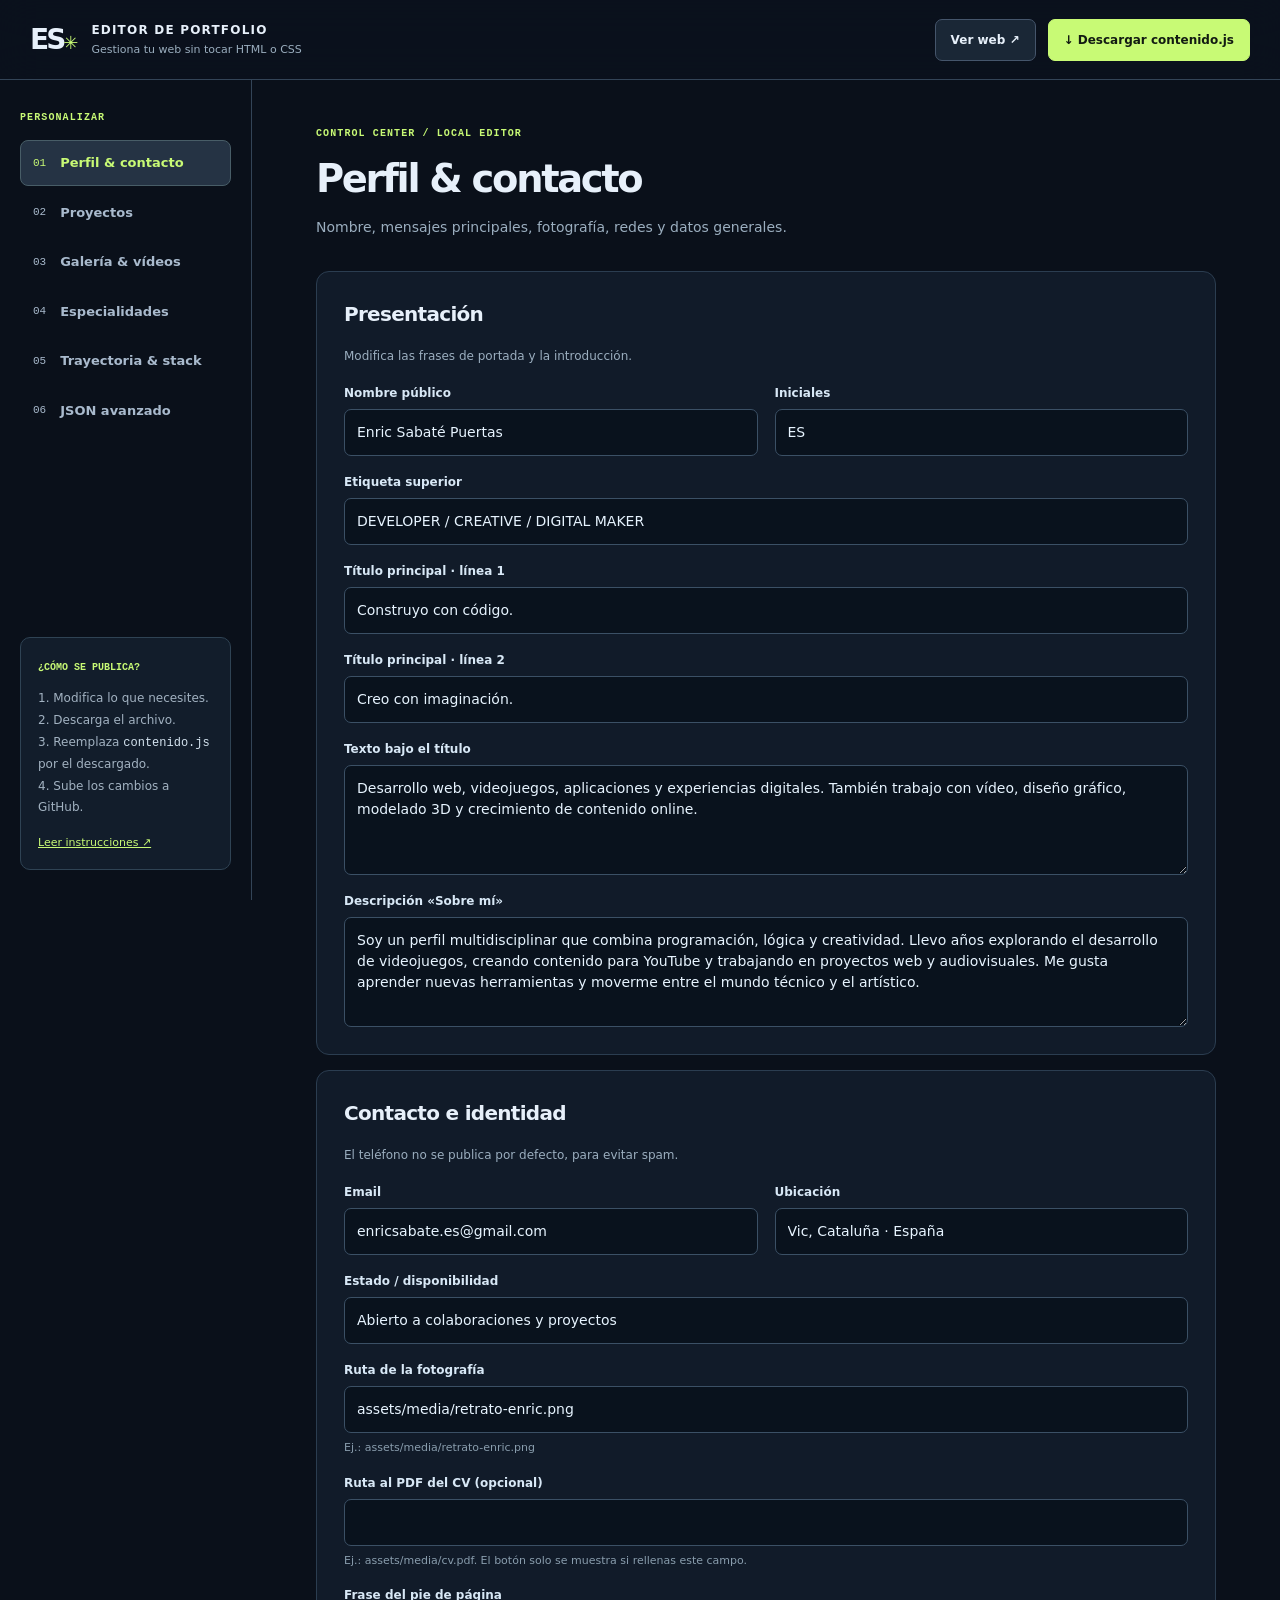
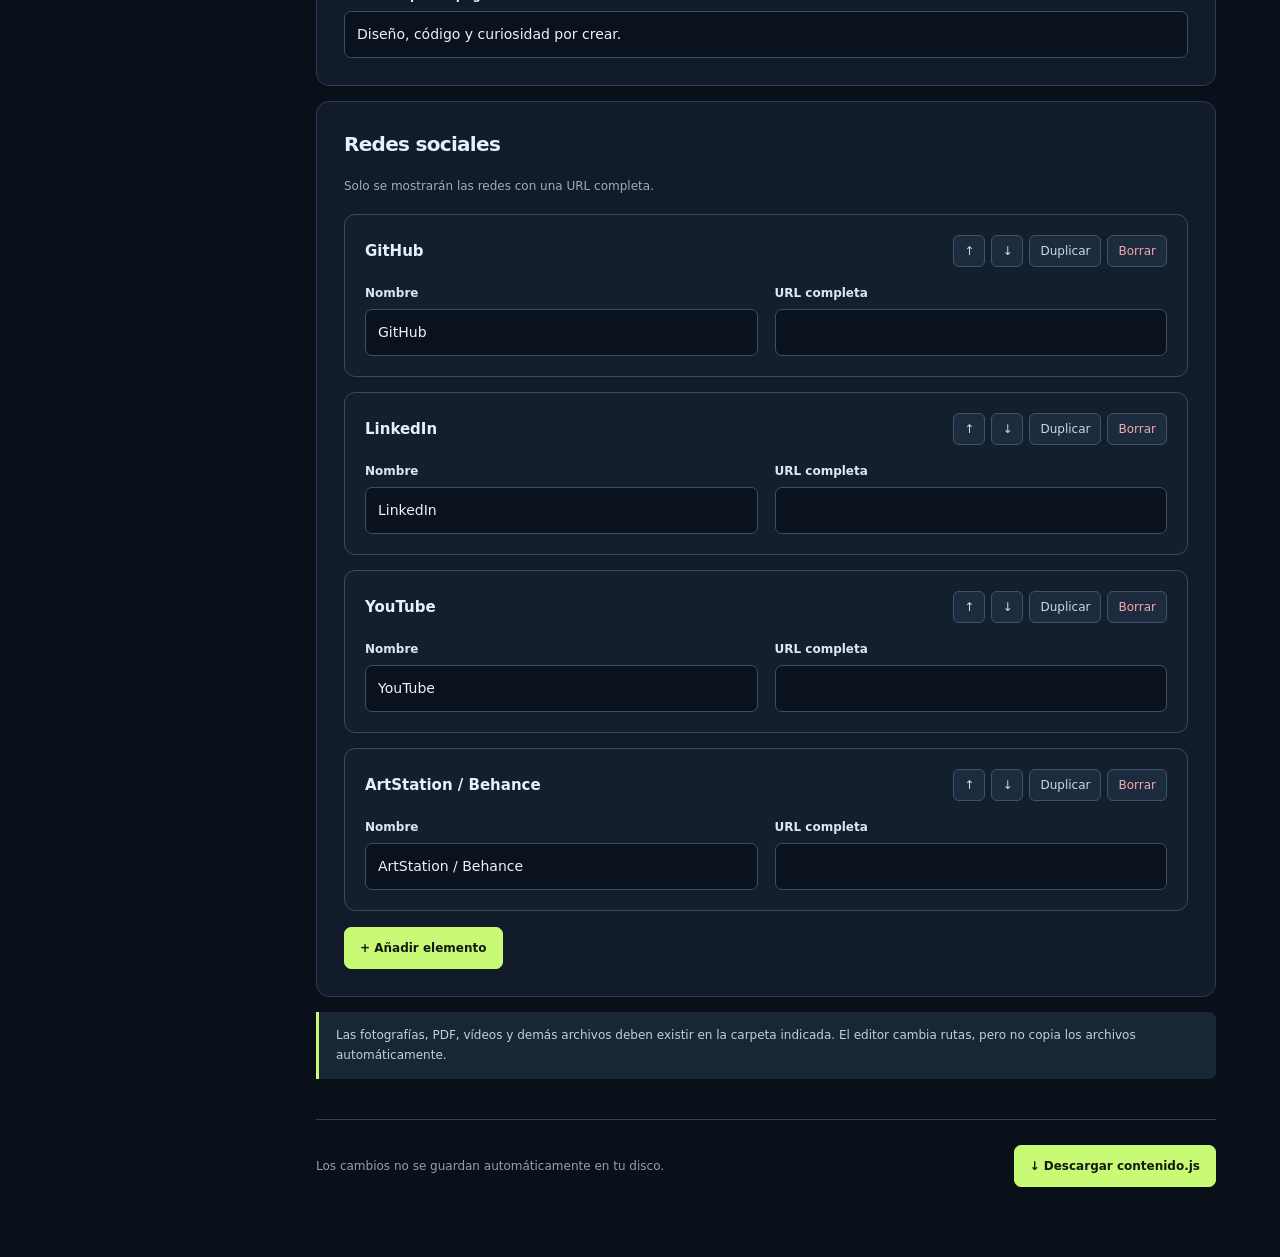
==== editar.html @ 43c21bf7 "Add files via upload" ====
<!doctype html>
<html lang="es">
<head>
  <meta charset="utf-8"><meta name="viewport" content="width=device-width, initial-scale=1">
  <meta name="robots" content="noindex, nofollow"><meta name="theme-color" content="#080d16">
  <link rel="stylesheet" href="editor.css"><link rel="icon" href="assets/favicon.svg" type="image/svg+xml">
  <title>Editor visual — Enric / Studio</title>
  <script src="contenido.js" defer></script><script src="editor.js" defer></script>
</head>
<body>
  <header class="editor-header"><div class="header-left"><span class="editor-brand">ES<span>✳</span></span><div><strong>EDITOR DE PORTFOLIO</strong><small>Gestiona tu web sin tocar HTML o CSS</small></div></div><div class="header-actions"><a class="secondary-btn" href="index.html" target="_blank">Ver web ↗</a><button class="primary-btn" type="button" id="download">↓ Descargar contenido.js</button></div></header>
  <div class="editor-layout">
    <aside class="sidebar"><p class="side-label">PERSONALIZAR</p><nav id="editor-nav" aria-label="Áreas editables"><button class="active" data-tab="perfil">01 <span>Perfil & contacto</span></button><button data-tab="proyectos">02 <span>Proyectos</span></button><button data-tab="galeria">03 <span>Galería & vídeos</span></button><button data-tab="especialidades">04 <span>Especialidades</span></button><button data-tab="trayectoria">05 <span>Trayectoria & stack</span></button><button data-tab="avanzado">06 <span>JSON avanzado</span></button></nav><div class="sidebar-help"><span>¿CÓMO SE PUBLICA?</span><p>1. Modifica lo que necesites.<br>2. Descarga el archivo.<br>3. Reemplaza <code>contenido.js</code> por el descargado.<br>4. Sube los cambios a GitHub.</p><a href="README.md" target="_blank">Leer instrucciones ↗</a></div></aside>
    <main class="editor-main"><div class="intro"><p class="eyebrow">CONTROL CENTER / LOCAL EDITOR</p><h1 id="tab-title">Perfil & contacto</h1><p id="tab-desc">Edita los textos de presentación y los datos de contacto.</p></div><div id="editor-content"></div><div class="bottom-actions"><span id="editor-status">Los cambios no se guardan automáticamente en tu disco.</span><button type="button" class="primary-btn" id="download-bottom">↓ Descargar contenido.js</button></div></main>
  </div>
  <dialog id="help-dialog"><button type="button" id="help-close" aria-label="Cerrar">✕</button><h2>Cómo añadir imágenes y vídeos</h2><p>Coloca tus imágenes o vídeos dentro de <code>assets/media/</code> y escribe una ruta, por ejemplo <code>assets/media/mi-juego.webp</code>. Se recomienda usar imágenes WEBP/JPG optimizadas.</p><p>Para vídeo de YouTube o Vimeo pega la URL normal del vídeo. Para Sketchfab pega la URL del modelo. Para vídeos propios usa un archivo MP4. Para un modelo 3D en formato GLB usa el tipo «Modelo GLB».</p><p><b>Importante:</b> editar aquí no actualiza los archivos automáticamente. Descarga <code>contenido.js</code> y reemplaza el original.</p></dialog>
</body>
</html>
---- editor.css ----
:root{color-scheme:dark;--bg:#0a101a;--panel:#121c29;--line:#334457;--muted:#9baebf;--lime:#c8fa75;--white:#e7f0fa;--font:system-ui,-apple-system,'Segoe UI',sans-serif}*{box-sizing:border-box}body{margin:0;background:var(--bg);color:var(--white);font:14px/1.5 var(--font)}button,input,textarea,select{font:inherit}button{cursor:pointer}a{color:var(--lime)}.editor-header{height:80px;position:sticky;top:0;z-index:50;background:#0b121deF;backdrop-filter:blur(20px);border-bottom:1px solid var(--line);display:flex;justify-content:space-between;align-items:center;padding:0 30px;gap:20px}.header-left{display:flex;align-items:center;gap:16px}.editor-brand{font-size:28px;font-weight:800;letter-spacing:-3px}.editor-brand span{color:var(--lime);font-size:18px}.header-left strong,.header-left small{display:block}.header-left strong{font-size:12px;letter-spacing:.1em}.header-left small{color:var(--muted);font-size:11px;margin-top:3px}.header-actions,.bottom-actions{display:flex;align-items:center;gap:12px;flex-wrap:wrap}.primary-btn,.secondary-btn,.danger-btn,.small-btn{display:inline-flex;align-items:center;justify-content:center;gap:8px;padding:11px 15px;border-radius:7px;text-decoration:none;font-weight:750;font-size:12px}.primary-btn{background:var(--lime);color:#121a12;border:1px solid var(--lime)}.primary-btn:hover{background:#e0ffb0}.secondary-btn,.small-btn{border:1px solid #45556b;background:#1a2736;color:#e7f0fa}.danger-btn{border:1px solid #a35d68;background:#522b324d;color:#ffbcc7}.small-btn{padding:7px 10px;font-size:11px}.editor-layout{display:grid;grid-template-columns:252px minmax(0,1fr);max-width:1650px;margin:auto}.sidebar{position:sticky;top:80px;height:calc(100vh - 80px);border-right:1px solid var(--line);padding:30px 20px;display:flex;flex-direction:column;gap:15px}.side-label,.eyebrow{font-family:monospace;font-weight:700;letter-spacing:.11em;font-size:10px;color:var(--lime);margin:0}.sidebar nav{display:grid;gap:4px}.sidebar nav button{border:1px solid transparent;background:transparent;color:#a9bacd;display:flex;gap:14px;align-items:center;text-align:left;padding:12px;border-radius:8px;font-family:monospace;font-size:11px}.sidebar nav button span{font-family:var(--font);font-size:13px;font-weight:600}.sidebar nav button:hover{background:#142233}.sidebar nav button.active{background:#253344;border-color:#485d67;color:var(--lime)}.sidebar-help{margin-top:auto;border:1px solid #2f4354;border-radius:10px;background:#121d2b;padding:17px}.sidebar-help>span{font:700 10px monospace;color:var(--lime)}.sidebar-help p{color:#a2b2c1;font-size:12px;line-height:1.8}.sidebar-help code{color:#d4e3ef}.sidebar-help a{font-size:11px}.editor-main{padding:46px clamp(24px,5vw,80px) 70px;min-width:0;max-width:1200px}.intro{margin-bottom:33px}.intro h1{font-size:clamp(29px,3vw,44px);letter-spacing:-.06em;line-height:1.2;margin:15px 0}.intro>p:last-child{margin:0;color:var(--muted)}.edit-panel{padding:27px;background:#111b29;border:1px solid #2b3d50;border-radius:13px;margin-bottom:15px}.edit-panel h2{font-size:20px;letter-spacing:-.035em;margin:0 0 18px}.edit-panel>p{color:var(--muted);font-size:12px;margin:0 0 19px}.field-grid{display:grid;grid-template-columns:repeat(2,minmax(0,1fr));gap:17px}.field{display:flex;flex-direction:column;gap:7px;min-width:0}.field.full{grid-column:1/-1}.field label{font-weight:700;color:#d8e8f6;font-size:12px}.field small{color:#899dad;font-size:11px}.field input,.field textarea,.field select{width:100%;background:#09121d;border:1px solid #3b5065;border-radius:7px;color:#e7f4ff;padding:12px 12px;outline:0;min-height:43px}.field textarea{min-height:106px;resize:vertical}.field input:focus,.field textarea:focus,.field select:focus{border-color:var(--lime);box-shadow:0 0 0 2px #c8fa7520}.field input[type=checkbox]{width:17px;min-height:0;accent-color:var(--lime)}.field.checkbox{flex-direction:row;align-items:center;margin-top:8px}.field.checkbox label{order:2}.editor-collection{display:grid;gap:15px}.item-card{border:1px solid #3a4b5d;background:#141f2d;border-radius:11px;padding:20px}.item-head{display:flex;align-items:center;justify-content:space-between;gap:10px;margin-bottom:17px}.item-head strong{font-size:15px;overflow-wrap:anywhere}.item-actions{display:flex;gap:6px;flex-wrap:wrap}.item-actions button{border:1px solid #405468;color:#c9d8e4;background:#1c2c3e;border-radius:6px;padding:6px 10px;font-size:12px}.item-actions button:hover{border-color:#afc3d5}.item-actions button.delete{color:#f2a8ac}.collection-actions{margin-top:16px}.hint-box{margin:10px 0 25px;background:#172733;border-left:3px solid var(--lime);padding:13px 17px;color:#c0d0dd;font-size:12px;line-height:1.7;border-radius:0 7px 7px 0}.hint-box code{color:var(--lime)}.bottom-actions{border-top:1px solid var(--line);margin-top:40px;padding-top:25px;justify-content:space-between}.bottom-actions span{color:#8da1b4;font-size:12px}.advanced-textarea{width:100%;min-height:630px;resize:vertical;background:#070f19;color:#a6f5c1;border:1px solid #3b5065;border-radius:9px;padding:18px;font:12px/1.7 monospace;tab-size:2}.validation{font-size:12px;color:#ffc5a2;margin:10px 0}#help-dialog{max-width:550px;width:calc(100vw - 30px);padding:28px;background:#121d29;color:white;border:1px solid #617181;border-radius:13px;line-height:1.8}#help-dialog::backdrop{background:#000b}#help-dialog>button{float:right;background:transparent;color:white;border:0}#help-dialog p{color:#b4c4d2}#help-dialog code{color:var(--lime)}.helper-button{background:transparent;border:0;color:var(--lime);font-size:12px;text-decoration:underline;cursor:pointer;padding:0}.good{color:var(--lime)}.warning{color:#ffc594}
@media(max-width:850px){.editor-layout{grid-template-columns:1fr}.sidebar{position:static;height:auto;border-right:0;border-bottom:1px solid var(--line);padding:15px}.sidebar nav{display:flex;overflow:auto}.sidebar nav button{white-space:nowrap}.sidebar-help{display:none}.editor-header{height:auto;min-height:80px;padding:15px}.header-left small{display:none}.editor-main{padding:30px 18px}.field-grid{grid-template-columns:1fr}.field.full{grid-column:auto}}@media(max-width:540px){.editor-header{flex-direction:column;align-items:stretch}.header-actions{justify-content:space-between}.editor-main{padding:30px 12px}.edit-panel{padding:17px}.item-card{padding:15px}.item-head{flex-wrap:wrap}}
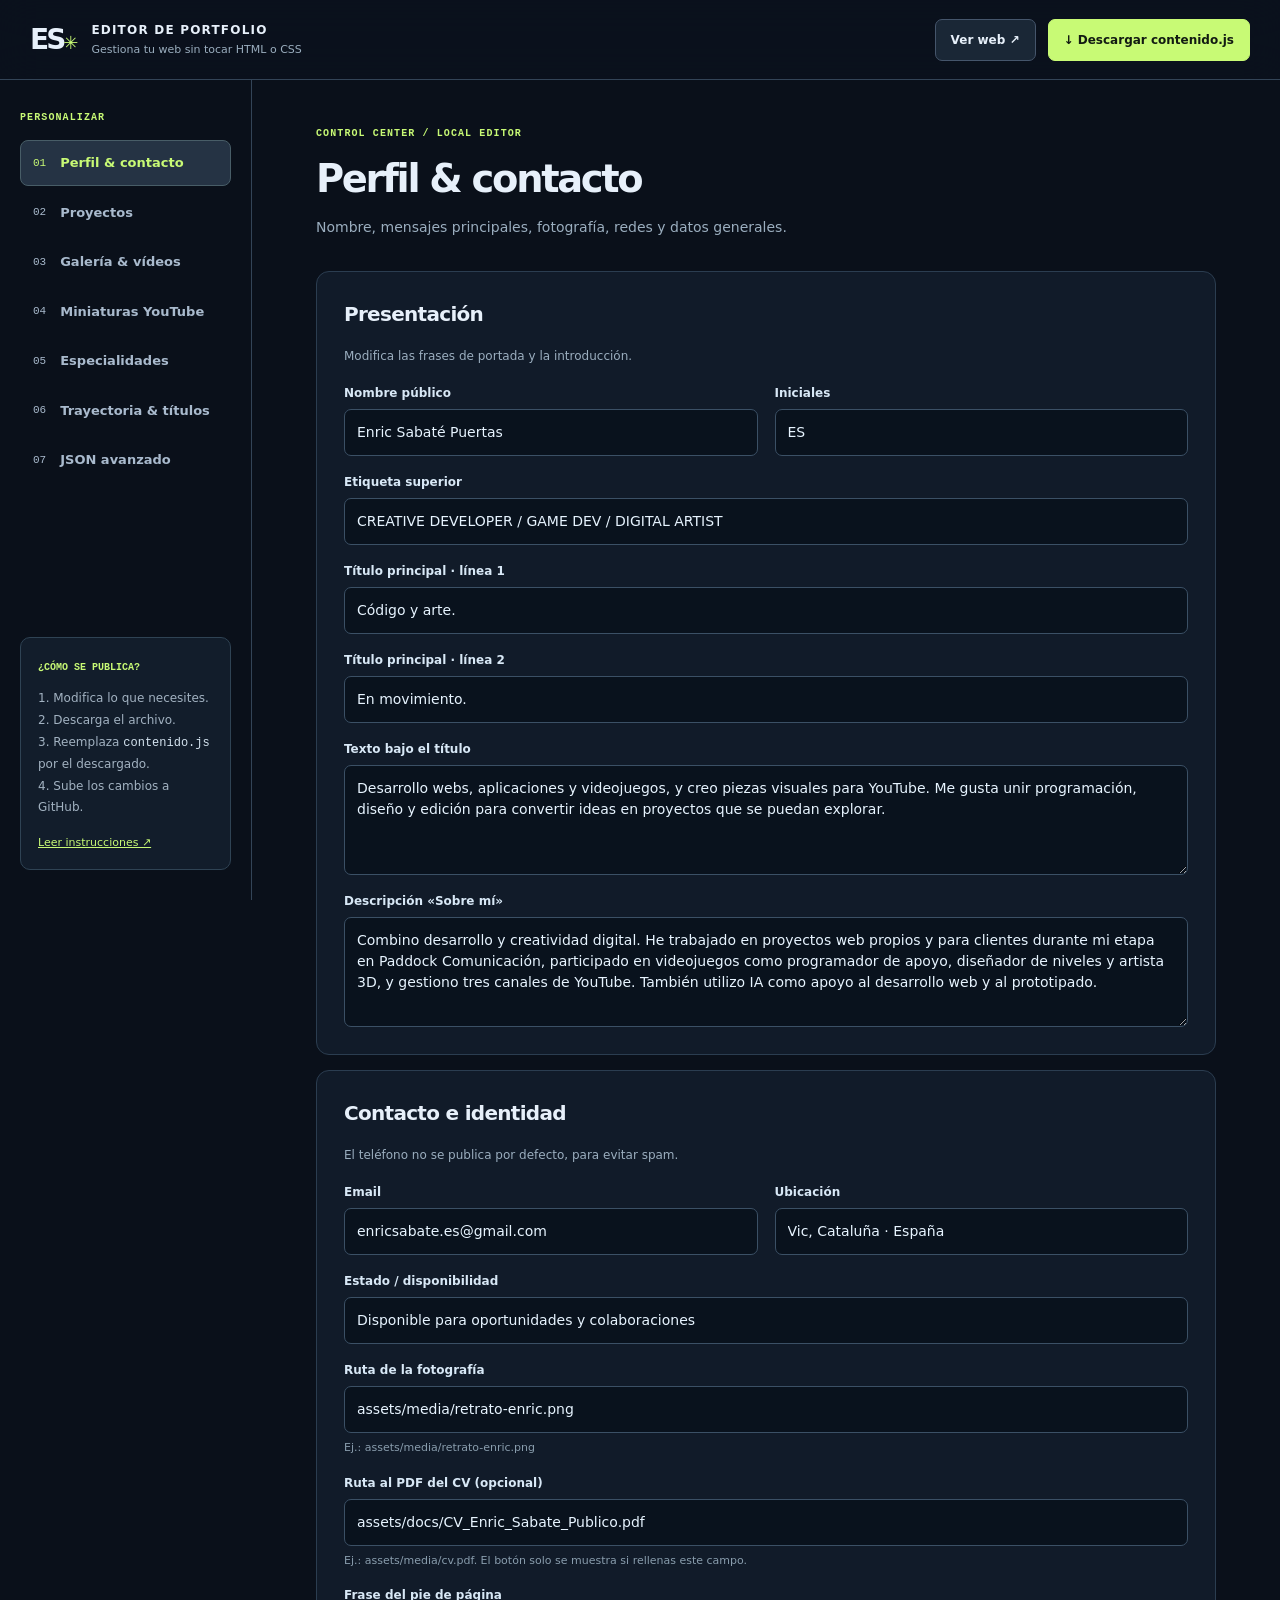
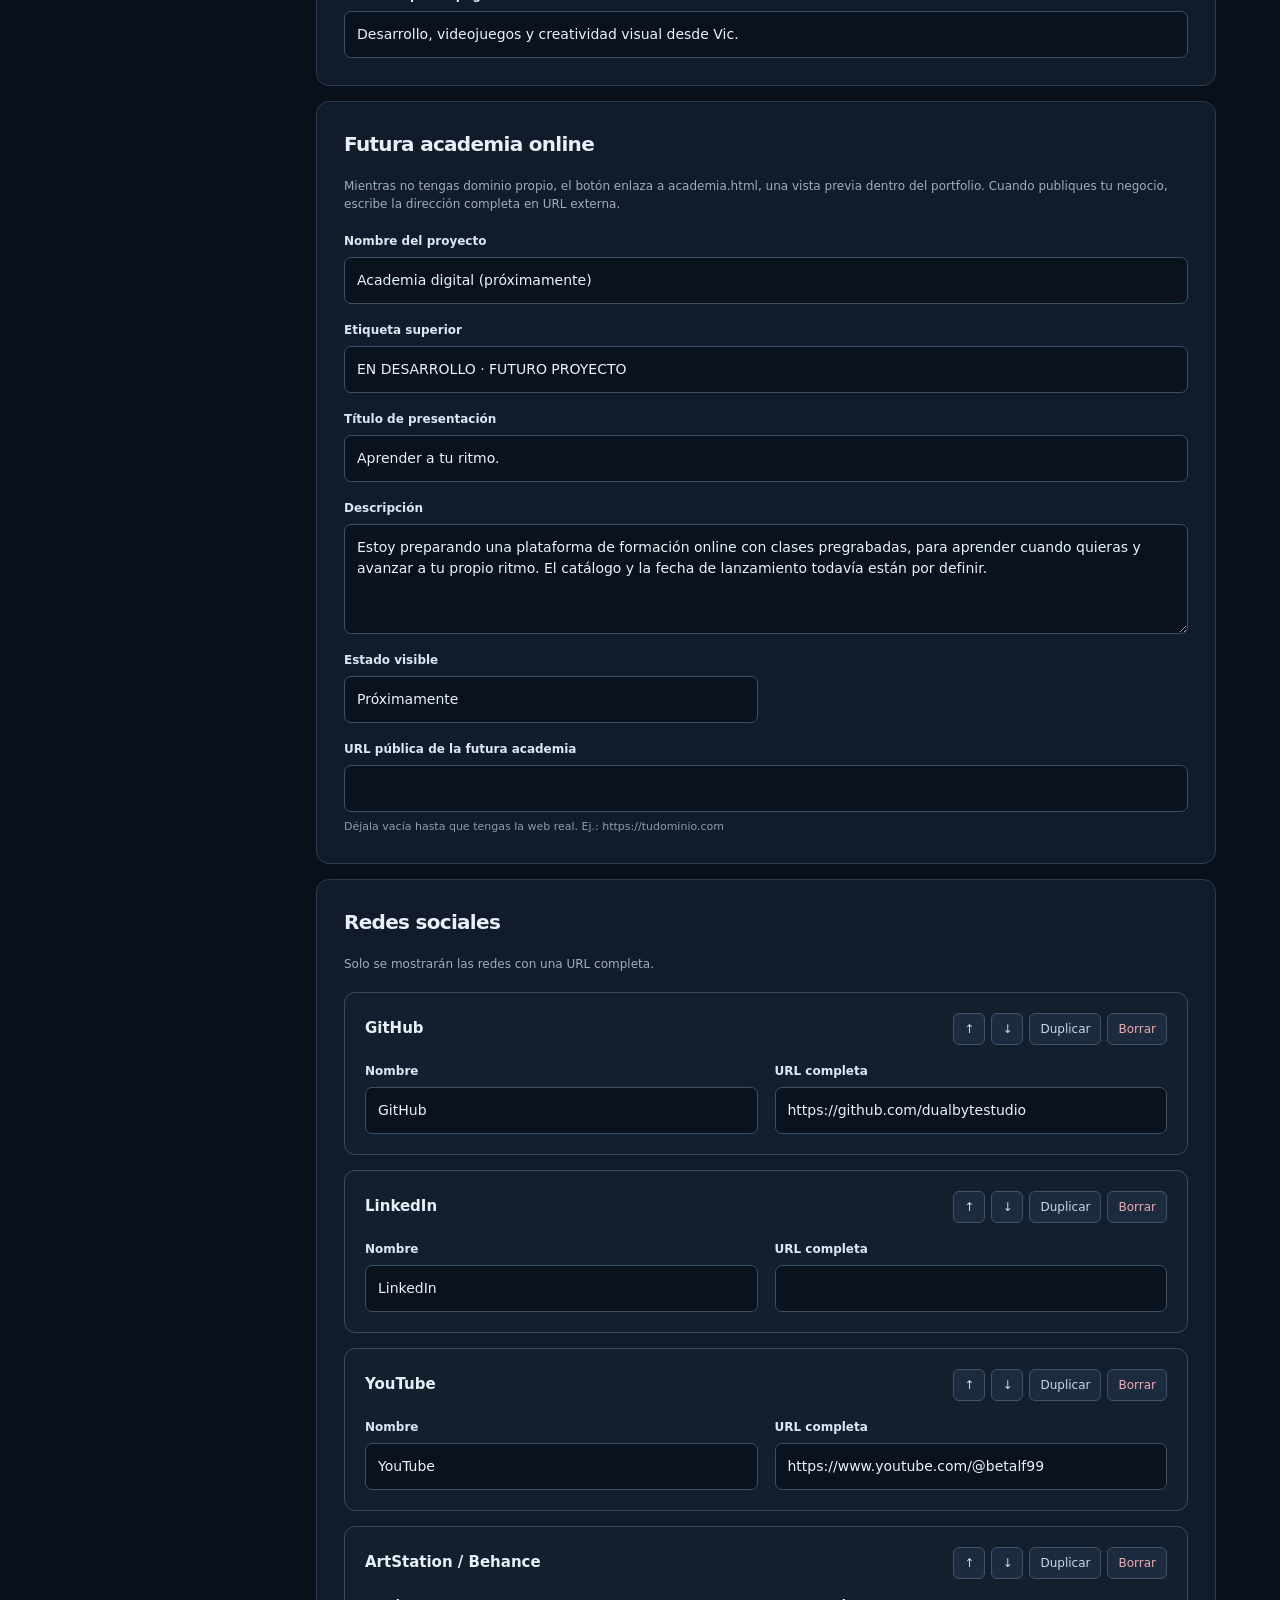
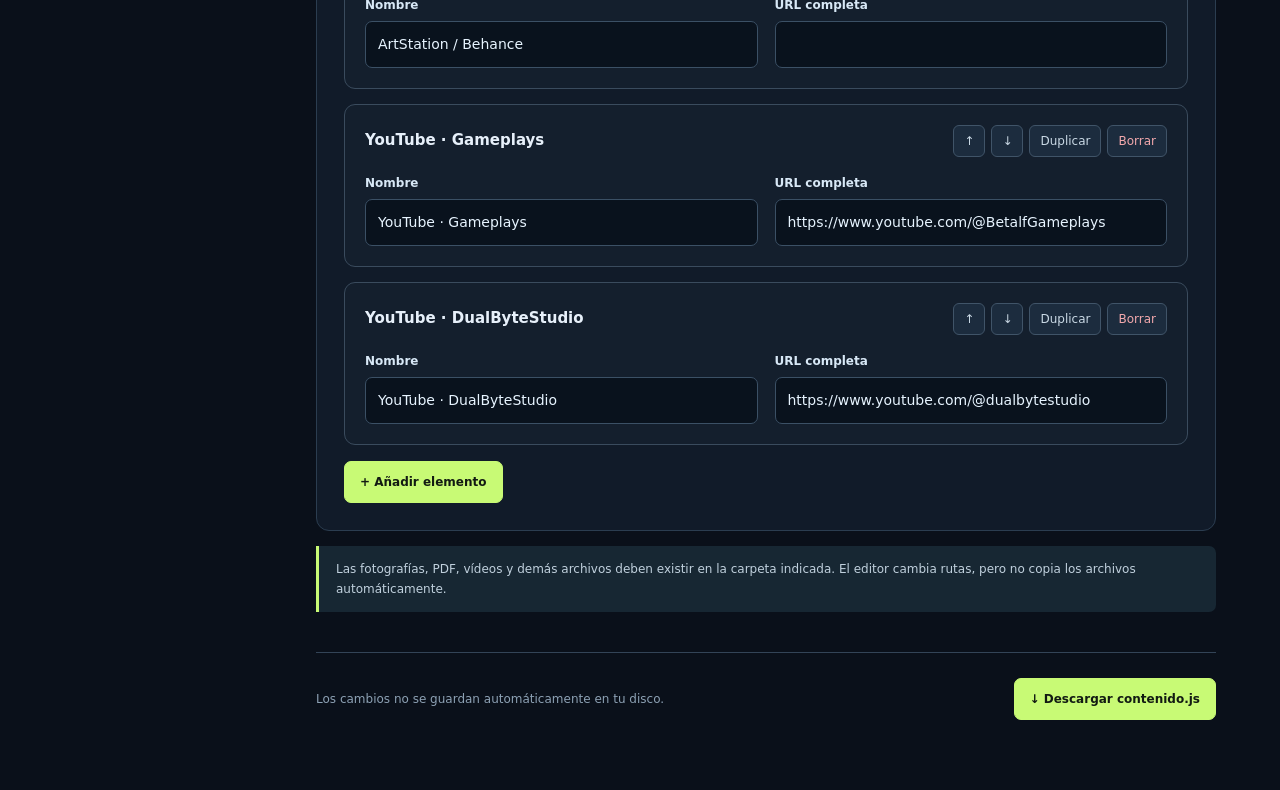
==== commit 9dc75eac: "Add files via upload" ====
--- a/editar.html
+++ b/editar.html
@@ -1,7 +1,8 @@
 <!doctype html>
 <html lang="es">
 <head>
-  <meta charset="utf-8"><meta name="viewport" content="width=device-width, initial-scale=1">
+  <meta charset="utf-8">
+<meta name="robots" content="noindex, nofollow"><meta name="viewport" content="width=device-width, initial-scale=1">
   <meta name="robots" content="noindex, nofollow"><meta name="theme-color" content="#080d16">
   <link rel="stylesheet" href="editor.css"><link rel="icon" href="assets/favicon.svg" type="image/svg+xml">
   <title>Editor visual — Enric / Studio</title>
@@ -10,7 +11,7 @@
 <body>
   <header class="editor-header"><div class="header-left"><span class="editor-brand">ES<span>✳</span></span><div><strong>EDITOR DE PORTFOLIO</strong><small>Gestiona tu web sin tocar HTML o CSS</small></div></div><div class="header-actions"><a class="secondary-btn" href="index.html" target="_blank">Ver web ↗</a><button class="primary-btn" type="button" id="download">↓ Descargar contenido.js</button></div></header>
   <div class="editor-layout">
-    <aside class="sidebar"><p class="side-label">PERSONALIZAR</p><nav id="editor-nav" aria-label="Áreas editables"><button class="active" data-tab="perfil">01 <span>Perfil & contacto</span></button><button data-tab="proyectos">02 <span>Proyectos</span></button><button data-tab="galeria">03 <span>Galería & vídeos</span></button><button data-tab="especialidades">04 <span>Especialidades</span></button><button data-tab="trayectoria">05 <span>Trayectoria & stack</span></button><button data-tab="avanzado">06 <span>JSON avanzado</span></button></nav><div class="sidebar-help"><span>¿CÓMO SE PUBLICA?</span><p>1. Modifica lo que necesites.<br>2. Descarga el archivo.<br>3. Reemplaza <code>contenido.js</code> por el descargado.<br>4. Sube los cambios a GitHub.</p><a href="README.md" target="_blank">Leer instrucciones ↗</a></div></aside>
+    <aside class="sidebar"><p class="side-label">PERSONALIZAR</p><nav id="editor-nav" aria-label="Áreas editables"><button class="active" data-tab="perfil">01 <span>Perfil & contacto</span></button><button data-tab="proyectos">02 <span>Proyectos</span></button><button data-tab="galeria">03 <span>Galería & vídeos</span></button><button data-tab="miniaturas">04 <span>Miniaturas YouTube</span></button><button data-tab="especialidades">05 <span>Especialidades</span></button><button data-tab="trayectoria">06 <span>Trayectoria & títulos</span></button><button data-tab="avanzado">07 <span>JSON avanzado</span></button></nav><div class="sidebar-help"><span>¿CÓMO SE PUBLICA?</span><p>1. Modifica lo que necesites.<br>2. Descarga el archivo.<br>3. Reemplaza <code>contenido.js</code> por el descargado.<br>4. Sube los cambios a GitHub.</p><a href="README.md" target="_blank">Leer instrucciones ↗</a></div></aside>
     <main class="editor-main"><div class="intro"><p class="eyebrow">CONTROL CENTER / LOCAL EDITOR</p><h1 id="tab-title">Perfil & contacto</h1><p id="tab-desc">Edita los textos de presentación y los datos de contacto.</p></div><div id="editor-content"></div><div class="bottom-actions"><span id="editor-status">Los cambios no se guardan automáticamente en tu disco.</span><button type="button" class="primary-btn" id="download-bottom">↓ Descargar contenido.js</button></div></main>
   </div>
   <dialog id="help-dialog"><button type="button" id="help-close" aria-label="Cerrar">✕</button><h2>Cómo añadir imágenes y vídeos</h2><p>Coloca tus imágenes o vídeos dentro de <code>assets/media/</code> y escribe una ruta, por ejemplo <code>assets/media/mi-juego.webp</code>. Se recomienda usar imágenes WEBP/JPG optimizadas.</p><p>Para vídeo de YouTube o Vimeo pega la URL normal del vídeo. Para Sketchfab pega la URL del modelo. Para vídeos propios usa un archivo MP4. Para un modelo 3D en formato GLB usa el tipo «Modelo GLB».</p><p><b>Importante:</b> editar aquí no actualiza los archivos automáticamente. Descarga <code>contenido.js</code> y reemplaza el original.</p></dialog>
